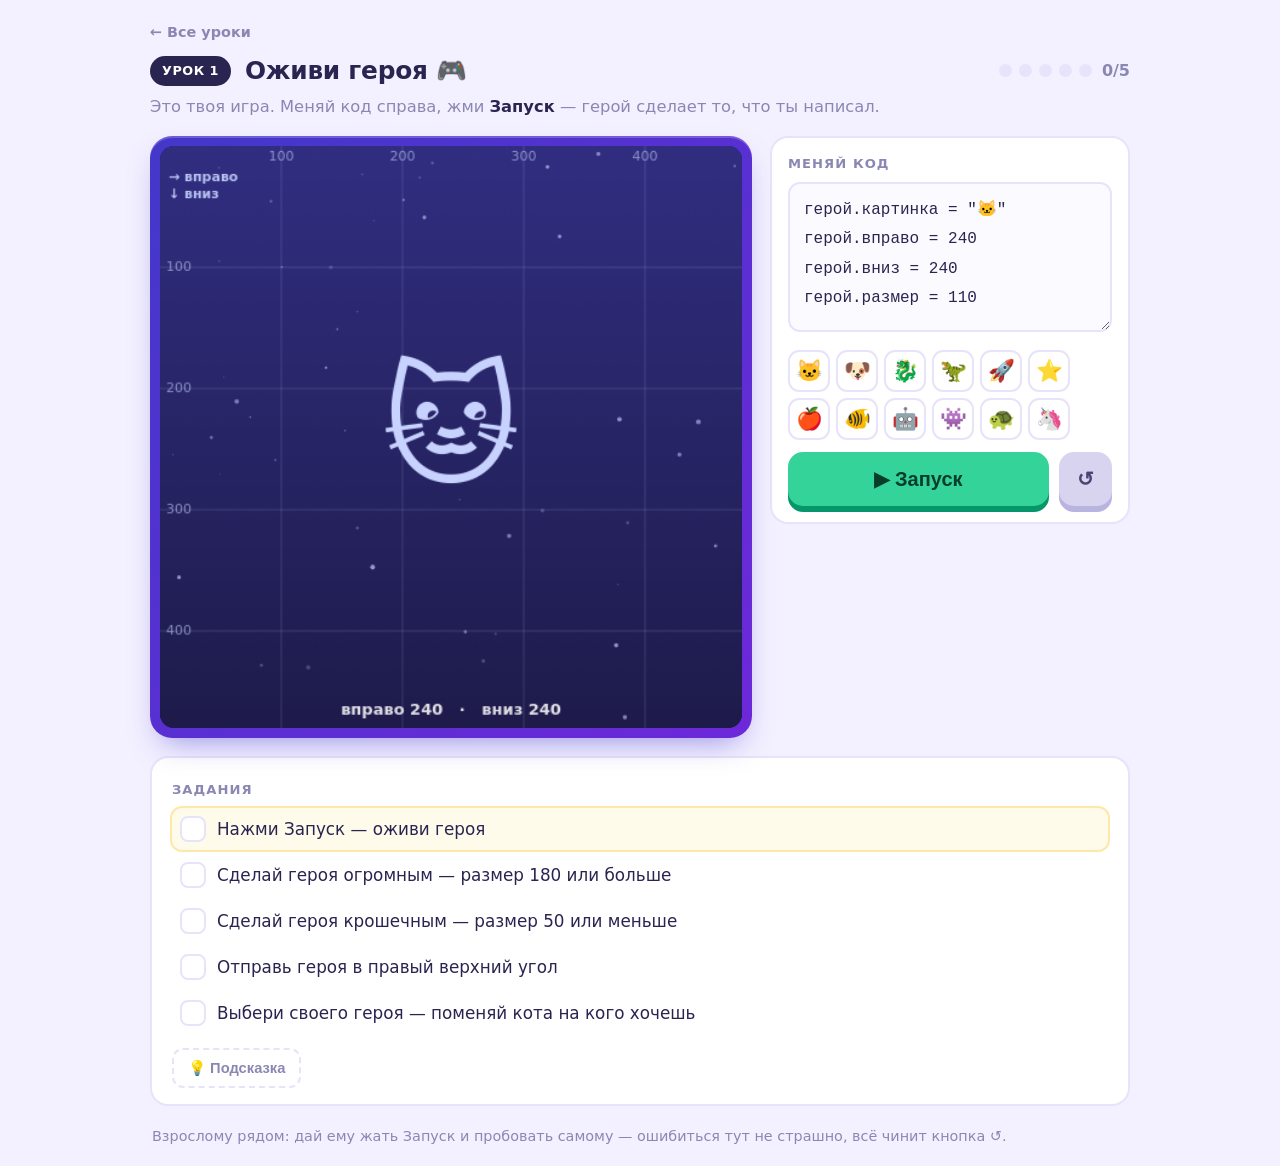
==== lessons/01-ozhivi-geroya.html @ d120f8ce "Код детям v1.0.0 — движок + уроки 1-2 (Оживи героя, Целый мир)" ====
<!DOCTYPE html>
<html lang="ru">
<head>
<meta charset="UTF-8">
<meta name="viewport" content="width=device-width, initial-scale=1.0">
<title>Урок 1 · Оживи героя</title>
<link rel="stylesheet" href="../shared/styles.css">
</head>
<body>
<div id="урок"></div>

<script src="../shared/curriculum.js"></script>
<script src="../shared/engine.js"></script>
<script src="../shared/lesson.js"></script>
<script>
Урок.создать({
  номер: 1,
  значок: "🎮",
  интро: 'Это твоя игра. Меняй код справа, жми <b>Запуск</b> — герой сделает то, что ты написал.',
  сцена: { фон: "космос", линейка: "светлая" },
  стартовыйКод: 'герой.картинка = "🐱"\nгерой.вправо = 240\nгерой.вниз = 240\nгерой.размер = 110',
  сборка: function (мир) {
    var г = { картинка: "🐱", вправо: 240, вниз: 240, размер: 110 };
    мир.очистить(); мир.добавить(г);
    return { герой: г };
  },
  читалка: function (а) {
    return "вправо " + Math.round(а.герой.вправо) + "   ·   вниз " + Math.round(а.герой.вниз);
  },
  палитра: {
    эмодзи: ["🐱","🐶","🐉","🦖","🚀","⭐","🍎","🐠","🤖","👾","🐢","🦄"],
    вставить: function (e, код) {
      var L = код.split("\n");
      for (var i = 0; i < L.length; i++) {
        if (L[i].indexOf("герой.картинка") >= 0) { L[i] = 'герой.картинка = "' + e + '"'; return L.join("\n"); }
      }
      L.unshift('герой.картинка = "' + e + '"'); return L.join("\n");
    }
  },
  задания: [
    { текст: "Нажми Запуск — оживи героя",
      подсказка: "Просто нажми зелёную кнопку ▶ Запуск.",
      проверка: function (м, а) { return true; } },
    { текст: "Сделай героя огромным — размер 180 или больше",
      подсказка: "Найди строчку «размер = 110» и поставь 180 или больше — например 200.",
      проверка: function (м, а) { return Number(а.герой.размер) >= 180; } },
    { текст: "Сделай героя крошечным — размер 50 или меньше",
      подсказка: "Теперь поставь размер 50 или меньше — например 30.",
      проверка: function (м, а) { return Number(а.герой.размер) <= 50; } },
    { текст: "Отправь героя в правый верхний угол",
      подсказка: "Поставь «вправо» побольше (например 420), «вниз» поменьше (например 80).",
      проверка: function (м, а) { return Number(а.герой.вправо) > 330 && Number(а.герой.вниз) < 150; } },
    { текст: "Выбери своего героя — поменяй кота на кого хочешь",
      подсказка: "Жми по эмодзи под кодом — выбери дракона, ракету, кого хочешь!",
      проверка: function (м, а) { var v = String(а.герой.картинка).trim(); return v !== "🐱" && v !== ""; } }
  ],
  победа: {
    текст: "Ты запрограммировал своего первого героя.",
    подпись: "Дальше — герой начнёт двигаться сам."
  },
  футер: "Взрослому рядом: дай ему жать Запуск и пробовать самому — ошибиться тут не страшно, всё чинит кнопка ↺."
});
</script>
</body>
</html>
---- shared/styles.css ----
:root{
  --bg:#F3F0FF; --screen-2:#1E1B4B;
  --go:#34D399; --go-dark:#059669; --accent:#FBBF24; --pink:#F472B6;
  --ink:#2A2550; --muted:#8B87B3; --reset:#D8D4F0; --reset-dark:#B9B3E0;
  --card:#FFFFFF; --line:#E7E3FA;
}
*{box-sizing:border-box}
html,body{margin:0}
body{background:var(--bg);color:var(--ink);font-family:system-ui,"Segoe UI",Roboto,sans-serif;-webkit-font-smoothing:antialiased;padding:20px;line-height:1.45}
.обёртка{max-width:980px;margin:0 auto}
a{color:inherit}

/* ---- шапка урока ---- */
.назад{display:inline-block;color:var(--muted);text-decoration:none;font-weight:700;font-size:.9rem;margin-bottom:10px}
.назад:hover{color:var(--ink)}
header{display:flex;align-items:center;gap:14px;flex-wrap:wrap;margin-bottom:6px}
.бейдж{background:var(--ink);color:#fff;font-weight:800;font-size:.8rem;padding:6px 12px;border-radius:999px;letter-spacing:.04em}
h1{font-size:1.55rem;font-weight:800;margin:0;letter-spacing:-.01em}
h1 .эмо{font-weight:400}
.прогресс{margin-left:auto;display:flex;align-items:center;gap:10px}
.точки{display:flex;gap:7px}
.точка{width:13px;height:13px;border-radius:50%;background:var(--line);transition:.25s}
.точка.вкл{background:var(--accent);box-shadow:0 0 0 3px #FBBF2433}
.счёт{font-weight:800;color:var(--muted);font-variant-numeric:tabular-nums}
.интро{color:var(--muted);margin:.3rem 0 18px;font-size:1.02rem}
.интро code{background:#EEE9FF;color:#5B4BC4;padding:1px 6px;border-radius:6px;font-size:.9em}
.интро b{color:var(--ink)}

/* ---- рабочая область урока ---- */
.сетка{display:grid;grid-template-columns:1fr 360px;gap:18px;align-items:start}
@media (max-width:760px){.сетка{grid-template-columns:1fr}}
.рамка{position:relative;border-radius:22px;padding:10px;background:linear-gradient(135deg,#4338CA,#6D28D9);box-shadow:0 14px 30px -12px #4338CA88, inset 0 2px 0 #ffffff33}
canvas{display:block;width:100%;height:auto;aspect-ratio:1;border-radius:14px;background:var(--screen-2)}

.оверлей{position:absolute;inset:10px;border-radius:14px;background:#1E1B4BE6;backdrop-filter:blur(2px);display:none;flex-direction:column;align-items:center;justify-content:center;text-align:center;color:#fff;padding:24px;gap:6px}
.оверлей.видна{display:flex;animation:вплыв .3s ease}
.оверлей .бум{font-size:3.4rem;line-height:1}
.оверлей h2{margin:.2rem 0;font-size:1.5rem}
.оверлей p{margin:0;color:#C7D2FE}
.оверлей .далее{margin-top:4px;font-size:.85rem;color:#A5B4FC}
.оверлей-кнопки{margin-top:14px;display:flex;gap:10px;flex-wrap:wrap;justify-content:center}
.дальше{background:var(--go);color:#063D2B;border:none;font-weight:800;font-size:1rem;padding:12px 18px;border-radius:14px;cursor:pointer;text-decoration:none;box-shadow:0 5px 0 var(--go-dark)}
.дальше:active{transform:translateY(3px);box-shadow:0 2px 0 var(--go-dark)}
.ещё{background:var(--accent);color:#5B3D00;border:none;font-weight:800;font-size:1rem;padding:12px 18px;border-radius:14px;cursor:pointer;box-shadow:0 5px 0 #C98A00}
.ещё:active{transform:translateY(3px);box-shadow:0 2px 0 #C98A00}

.панель{background:var(--card);border:2px solid var(--line);border-radius:18px;padding:16px}
.панель h3{margin:0 0 8px;font-size:.82rem;text-transform:uppercase;letter-spacing:.08em;color:var(--muted)}
textarea{width:100%;border:2px solid var(--line);border-radius:12px;padding:12px 14px;font-family:"Cascadia Code","SF Mono",Consolas,"Roboto Mono",monospace;font-size:1rem;line-height:1.85;color:var(--ink);background:#FBFAFF;resize:vertical;min-height:150px;tab-size:2}
textarea:focus{outline:none;border-color:var(--pink);box-shadow:0 0 0 4px #F472B633}
.палитра-подпись{font-size:.82rem;color:var(--muted);margin:12px 0 4px}
.палитра{display:flex;flex-wrap:wrap;gap:6px;margin:12px 0}
.палитра button{font-size:1.35rem;width:42px;height:42px;border:2px solid var(--line);background:#fff;border-radius:11px;cursor:pointer;line-height:1;transition:.12s}
.палитра button:hover{border-color:var(--pink);transform:translateY(-2px)}
.кнопки{display:flex;gap:10px;align-items:stretch;margin-top:4px}
.go{flex:1;background:var(--go);color:#063D2B;font-weight:800;font-size:1.25rem;border:none;border-radius:15px;padding:15px;cursor:pointer;box-shadow:0 6px 0 var(--go-dark);transition:transform .05s,box-shadow .05s}
.go:active{transform:translateY(4px);box-shadow:0 2px 0 var(--go-dark)}
.сброс{background:var(--reset);color:#4A4470;font-weight:800;font-size:1.25rem;border:none;border-radius:15px;padding:15px 18px;cursor:pointer;box-shadow:0 6px 0 var(--reset-dark);transition:transform .05s,box-shadow .05s}
.сброс:active{transform:translateY(4px);box-shadow:0 2px 0 var(--reset-dark)}
.ошибка{margin-top:12px;background:#FFF1F2;color:#BE123C;border:2px solid #FECDD3;border-radius:11px;padding:10px 12px;font-weight:600;display:none}
.ошибка.видна{display:block;animation:тряс .35s}

.задания{margin-top:18px;background:var(--card);border:2px solid var(--line);border-radius:18px;padding:8px 18px 16px}
.задания h3{font-size:.82rem;text-transform:uppercase;letter-spacing:.08em;color:var(--muted);margin:14px 2px 6px}
.ряд{display:flex;align-items:flex-start;gap:11px;padding:10px;border-radius:12px;transition:.2s}
.ряд.следующий{background:#FFFBEB;box-shadow:inset 0 0 0 2px #FBBF2455}
.галка{width:26px;height:26px;flex:none;border-radius:8px;border:2px solid var(--line);display:grid;place-items:center;font-size:1rem;background:#fff;transition:.2s}
.ряд.готов .галка{background:var(--go);border-color:var(--go);color:#063D2B}
.ряд.готов .текст{color:var(--muted);text-decoration:line-through;text-decoration-color:#34D39988}
.текст{font-size:1.05rem;padding-top:1px}
.подсказать{margin:12px 2px 0;background:none;border:2px dashed var(--line);color:var(--muted);font-weight:700;font-size:.92rem;padding:9px 14px;border-radius:11px;cursor:pointer}
.подсказать:hover{border-color:var(--accent);color:var(--ink)}
.подсказка{margin-top:10px;background:#FFFBEB;border:2px solid #FDE68A;border-radius:11px;padding:11px 13px;color:#92670B;font-weight:600;display:none}
.подсказка.видна{display:block}
footer{margin:20px 2px 0;color:var(--muted);font-size:.9rem}

/* ---- главная страница ---- */
.шапка-гл{display:flex;align-items:center;gap:14px;flex-wrap:wrap;margin-bottom:6px}
.лого{font-size:1.9rem;font-weight:800;letter-spacing:-.02em;margin:0}
.подзаголовок{color:var(--muted);margin:.2rem 0 20px;font-size:1.05rem;max-width:640px}
.сводка{margin-left:auto;text-align:right}
.сводка .бол{font-size:1.6rem;font-weight:800;font-variant-numeric:tabular-nums}
.сводка .мел{color:var(--muted);font-size:.85rem}

.баннер{background:#ECFDF5;border:2px solid #6EE7B7;border-radius:14px;padding:12px 16px;margin-bottom:18px;display:none;align-items:center;gap:12px;flex-wrap:wrap}
.баннер.видна{display:flex}
.баннер a{background:var(--go);color:#063D2B;text-decoration:none;font-weight:800;padding:9px 14px;border-radius:11px;box-shadow:0 4px 0 var(--go-dark)}
.баннер b{color:#065F46}

.панель-прогресса{display:flex;gap:8px;flex-wrap:wrap;margin-bottom:22px}
.панель-прогресса button{border:2px solid var(--line);background:#fff;color:var(--ink);font-weight:700;font-size:.9rem;padding:9px 14px;border-radius:11px;cursor:pointer}
.панель-прогресса button:hover{border-color:var(--pink)}
.панель-прогресса .опасно:hover{border-color:#FCA5A5;color:#BE123C}

.модуль{margin-bottom:24px}
.модуль-шапка{display:flex;align-items:baseline;gap:10px;margin:0 2px 10px}
.модуль-номер{font-size:.8rem;font-weight:800;color:var(--pink);letter-spacing:.06em}
.модуль-название{font-size:1.15rem;font-weight:800;margin:0}
.модуль-итог{color:var(--muted);font-size:.9rem;margin:0 2px 12px}
.уроки{display:grid;grid-template-columns:repeat(2,1fr);gap:10px}
@media (max-width:640px){.уроки{grid-template-columns:1fr}}

.карточка{display:flex;align-items:flex-start;gap:12px;padding:14px;border:2px solid var(--line);border-radius:14px;background:var(--card);text-decoration:none;color:inherit;transition:.15s}
a.карточка:hover{border-color:var(--pink);transform:translateY(-2px);box-shadow:0 8px 20px -12px #6D28D966}
.карточка.скоро{opacity:.55;cursor:default}
.значок-урока{width:34px;height:34px;flex:none;border-radius:10px;display:grid;place-items:center;font-weight:800;font-size:.95rem;background:#EEE9FF;color:#5B4BC4}
.карточка.сделан .значок-урока{background:var(--go);color:#063D2B}
.карточка.проект .значок-урока{background:#FEF3C7;color:#92670B}
.урок-название{font-weight:700;font-size:1.02rem;line-height:1.25}
.урок-цель{color:var(--muted);font-size:.88rem;margin-top:2px}
.метка{display:inline-block;font-size:.72rem;font-weight:800;padding:1px 7px;border-radius:999px;margin-top:6px}
.метка.проект-м{background:#FEF3C7;color:#92670B}
.метка.скоро-м{background:#EEE9FF;color:#7C74B8}
.метка.готово-м{background:#D1FAE5;color:#065F46}

@keyframes вплыв{from{opacity:0;transform:scale(.92)}to{opacity:1;transform:scale(1)}}
@keyframes тряс{0%,100%{transform:translateX(0)}25%{transform:translateX(-5px)}75%{transform:translateX(5px)}}
@media (prefers-reduced-motion:reduce){*{animation:none!important;transition:none!important}}
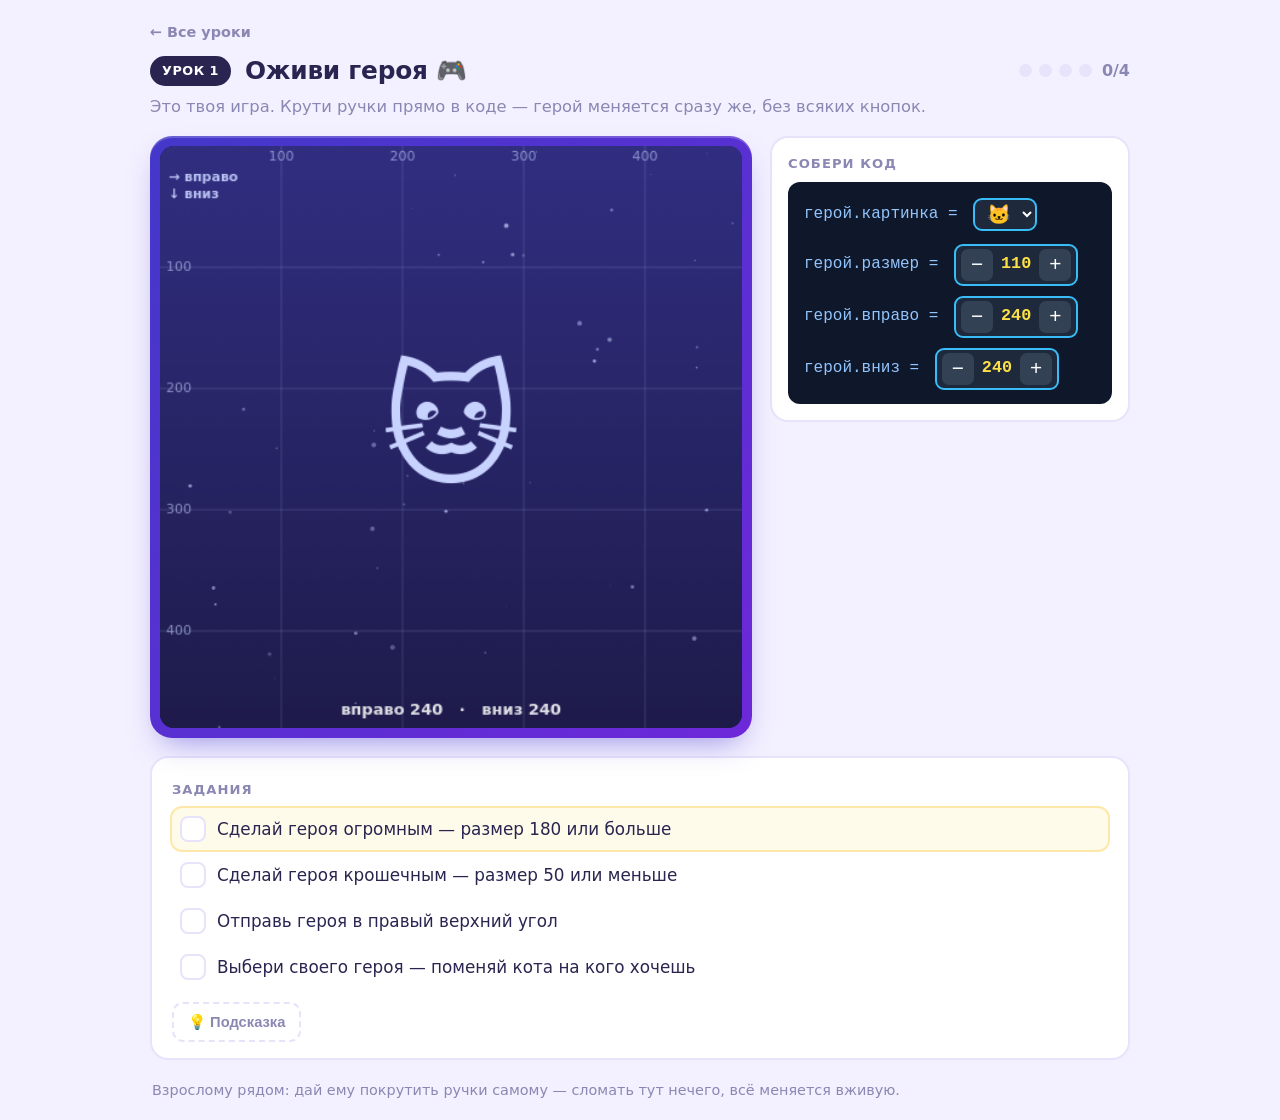
==== commit 47fafbb2: "Урок 1 → интерактивный код: слоты (дропдаун + счётчики), без Запуска/Сброса; каркас: режим строкиКод" ====
--- a/lessons/01-ozhivi-geroya.html
+++ b/lessons/01-ozhivi-geroya.html
@@ -16,49 +16,46 @@
 Урок.создать({
   номер: 1,
   значок: "🎮",
-  интро: 'Это твоя игра. Меняй код справа, жми <b>Запуск</b> — герой сделает то, что ты написал.',
+  интро: 'Это твоя игра. Крути ручки прямо в коде — герой меняется сразу же, без всяких кнопок.',
   сцена: { фон: "космос", линейка: "светлая" },
-  стартовыйКод: 'герой.картинка = "🐱"\nгерой.вправо = 240\nгерой.вниз = 240\nгерой.размер = 110',
-  сборка: function (мир) {
-    var г = { картинка: "🐱", вправо: 240, вниз: 240, размер: 110 };
+  строкиКода: [
+    { текст: 'герой.картинка = ',
+      слот: { ключ: "картинка", вид: "выбор", старт: "🐱",
+              опции: ["🐱","🐶","🐉","🦖","🚀","⭐","🍎","🐠","🤖","👾","🐢","🦄"] } },
+    { текст: 'герой.размер = ',
+      слот: { ключ: "размер", вид: "число", старт: 110, мин: 20, макс: 300, шаг: 10 } },
+    { текст: 'герой.вправо = ',
+      слот: { ключ: "вправо", вид: "число", старт: 240, мин: 0, макс: 480, шаг: 10 } },
+    { текст: 'герой.вниз = ',
+      слот: { ключ: "вниз", вид: "число", старт: 240, мин: 0, макс: 480, шаг: 10 } }
+  ],
+  применить: function (мир, дв, з) {
+    var г = { картинка: з.картинка, вправо: з.вправо, вниз: з.вниз, размер: з.размер };
     мир.очистить(); мир.добавить(г);
     return { герой: г };
   },
   читалка: function (а) {
     return "вправо " + Math.round(а.герой.вправо) + "   ·   вниз " + Math.round(а.герой.вниз);
   },
-  палитра: {
-    эмодзи: ["🐱","🐶","🐉","🦖","🚀","⭐","🍎","🐠","🤖","👾","🐢","🦄"],
-    вставить: function (e, код) {
-      var L = код.split("\n");
-      for (var i = 0; i < L.length; i++) {
-        if (L[i].indexOf("герой.картинка") >= 0) { L[i] = 'герой.картинка = "' + e + '"'; return L.join("\n"); }
-      }
-      L.unshift('герой.картинка = "' + e + '"'); return L.join("\n");
-    }
-  },
   задания: [
-    { текст: "Нажми Запуск — оживи героя",
-      подсказка: "Просто нажми зелёную кнопку ▶ Запуск.",
-      проверка: function (м, а) { return true; } },
     { текст: "Сделай героя огромным — размер 180 или больше",
-      подсказка: "Найди строчку «размер = 110» и поставь 180 или больше — например 200.",
+      подсказка: "Жми + у строки «размер», пока не станет 180 или больше.",
       проверка: function (м, а) { return Number(а.герой.размер) >= 180; } },
     { текст: "Сделай героя крошечным — размер 50 или меньше",
-      подсказка: "Теперь поставь размер 50 или меньше — например 30.",
+      подсказка: "Теперь жми − у «размера» до 50 или меньше.",
       проверка: function (м, а) { return Number(а.герой.размер) <= 50; } },
     { текст: "Отправь героя в правый верхний угол",
-      подсказка: "Поставь «вправо» побольше (например 420), «вниз» поменьше (например 80).",
-      проверка: function (м, а) { return Number(а.герой.вправо) > 330 && Number(а.герой.вниз) < 150; } },
+      подсказка: "«вправо» крути побольше (ближе к 480), «вниз» — поменьше (ближе к 0).",
+      проверка: function (м, а) { return Number(а.герой.вправо) >= 330 && Number(а.герой.вниз) <= 150; } },
     { текст: "Выбери своего героя — поменяй кота на кого хочешь",
-      подсказка: "Жми по эмодзи под кодом — выбери дракона, ракету, кого хочешь!",
+      подсказка: "Открой список у строки «картинка» и выбери дракона, ракету — кого хочешь!",
       проверка: function (м, а) { var v = String(а.герой.картинка).trim(); return v !== "🐱" && v !== ""; } }
   ],
   победа: {
     текст: "Ты запрограммировал своего первого героя.",
     подпись: "Дальше — герой начнёт двигаться сам."
   },
-  футер: "Взрослому рядом: дай ему жать Запуск и пробовать самому — ошибиться тут не страшно, всё чинит кнопка ↺."
+  футер: "Взрослому рядом: дай ему покрутить ручки самому — сломать тут нечего, всё меняется вживую."
 });
 </script>
 </body>
--- a/shared/styles.css
+++ b/shared/styles.css
@@ -48,8 +48,9 @@
 .панель h3{margin:0 0 8px;font-size:.82rem;text-transform:uppercase;letter-spacing:.08em;color:var(--muted)}
 textarea{width:100%;border:2px solid var(--line);border-radius:12px;padding:12px 14px;font-family:"Cascadia Code","SF Mono",Consolas,"Roboto Mono",monospace;font-size:1rem;line-height:1.85;color:var(--ink);background:#FBFAFF;resize:vertical;min-height:150px;tab-size:2}
 textarea:focus{outline:none;border-color:var(--pink);box-shadow:0 0 0 4px #F472B633}
-.палитра-подпись{font-size:.82rem;color:var(--muted);margin:12px 0 4px}
-.палитра{display:flex;flex-wrap:wrap;gap:6px;margin:12px 0}
+.палитра-подпись{font-size:.82rem;color:var(--muted);margin:6px 0 2px}
+.палитры{display:flex;flex-direction:column;gap:4px;margin:10px 0}
+.палитра{display:flex;flex-wrap:wrap;gap:6px;margin:2px 0}
 .палитра button{font-size:1.35rem;width:42px;height:42px;border:2px solid var(--line);background:#fff;border-radius:11px;cursor:pointer;line-height:1;transition:.12s}
 .палитра button:hover{border-color:var(--pink);transform:translateY(-2px)}
 .кнопки{display:flex;gap:10px;align-items:stretch;margin-top:4px}
@@ -116,3 +117,15 @@
 @keyframes вплыв{from{opacity:0;transform:scale(.92)}to{opacity:1;transform:scale(1)}}
 @keyframes тряс{0%,100%{transform:translateX(0)}25%{transform:translateX(-5px)}75%{transform:translateX(5px)}}
 @media (prefers-reduced-motion:reduce){*{animation:none!important;transition:none!important}}
+
+/* Режим слотов: интерактивный код без свободного ввода */
+.код-слоты{font-family:ui-monospace,"SF Mono",Menlo,Consolas,monospace;font-size:1rem;background:#0f172a;color:#e2e8f0;border-radius:12px;padding:14px 16px;display:flex;flex-direction:column;gap:10px}
+.код-строка{display:flex;align-items:center;flex-wrap:wrap;gap:6px;min-height:38px}
+.код-текст{color:#93c5fd;white-space:pre}
+.слот-выбор{font-size:1.2rem;padding:3px 8px;border:2px solid #38bdf8;background:#1e293b;color:#fff;border-radius:9px;cursor:pointer}
+.слот-выбор:hover{border-color:#7dd3fc}
+.слот-число{display:inline-flex;align-items:center;gap:8px;background:#1e293b;border:2px solid #38bdf8;border-radius:9px;padding:3px 5px}
+.слот-число .значение{min-width:3ch;text-align:center;color:#fde047;font-weight:700;font-size:1.05rem}
+.слот-число .шаг{width:32px;height:32px;border:none;background:#334155;color:#fff;border-radius:7px;font-size:1.3rem;cursor:pointer;line-height:1;display:flex;align-items:center;justify-content:center}
+.слот-число .шаг:hover{background:#38bdf8}
+.слот-число .шаг:active{transform:scale(.92)}
